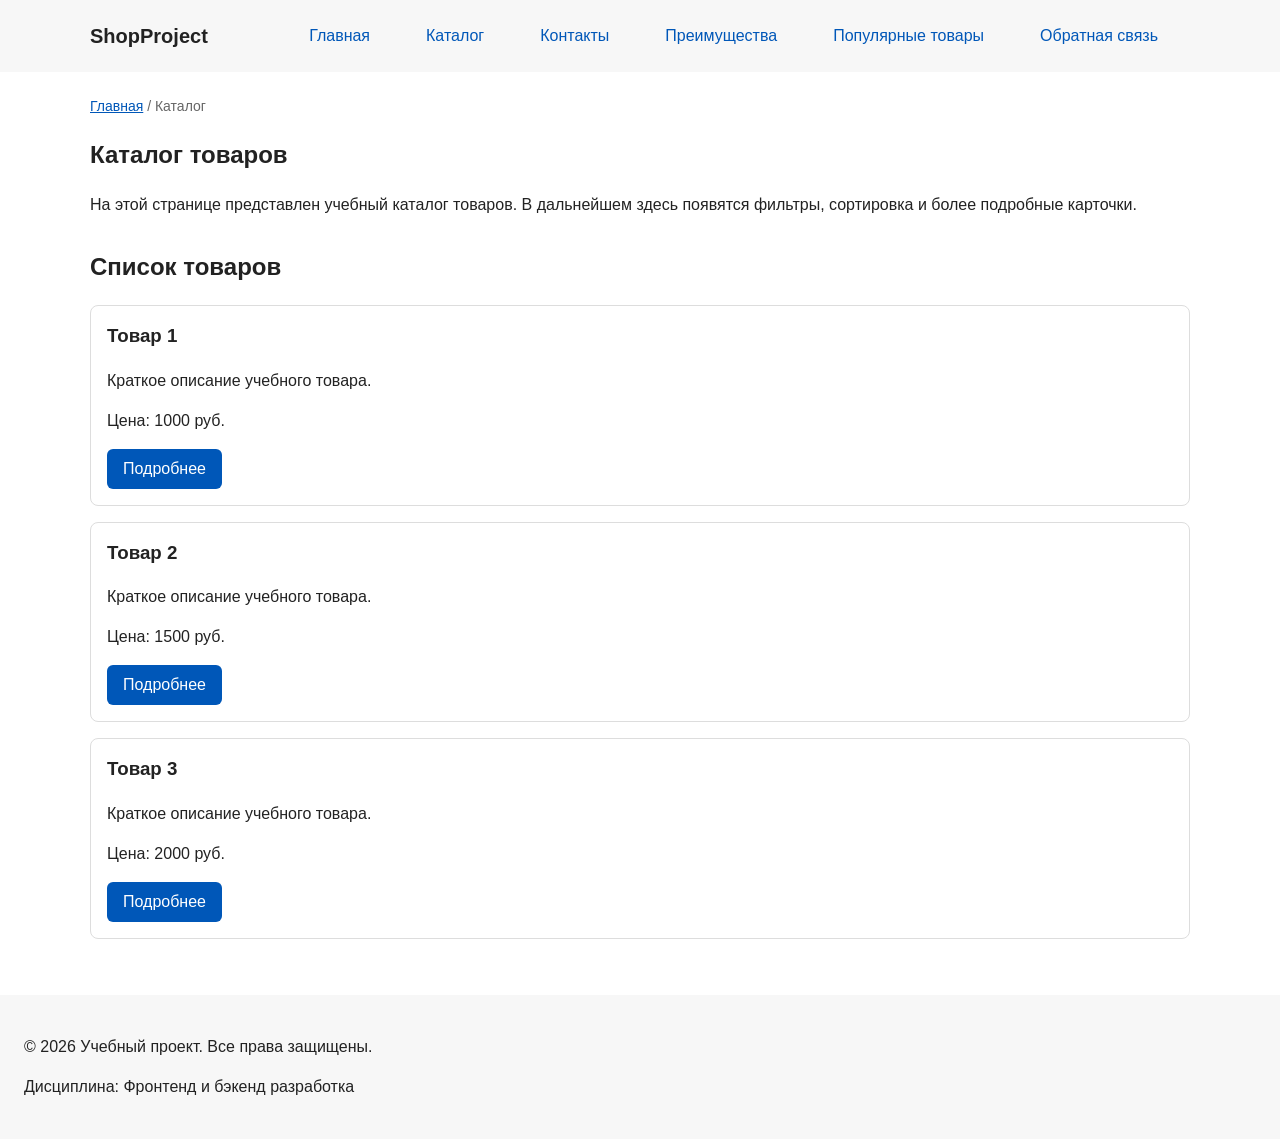
==== catalog.html @ feedf79c "добавил мульти страничную навигацию и якоря" ====
<!DOCTYPE html>
<html lang="ru">
<head>
  <meta charset="UTF-8">
  <meta name="viewport" content="width=device-width, initial-scale=1.0">
  <meta name="description" content="Каталог товаров учебного интернет-магазина.">
  <title>Каталог товаров – Учебный интернет-магазин</title>
  <link rel="stylesheet" href="css/style.css">
</head>
<body>
  <header class="site-header">
    <div class="header-container">
      <a class="site-logo" href="index.html">ShopProject</a>

      <nav class="site-nav" aria-label="Основная навигация">
        <ul class="site-nav__list">
          <li><a href="index.html">Главная</a></li>
          <li><a href="catalog.html">Каталог</a></li>
          <li><a href="contacts.html">Контакты</a></li>
          <li><a href="index.html#advantages">Преимущества</a></li>
          <li><a href="index.html#popular">Популярные товары</a></li>
          <li><a href="index.html#contacts">Обратная связь</a></li>
        </ul>
      </nav>
    </div>
  </header>

  <main>
    <nav class="breadcrumbs" aria-label="Хлебные крошки">
      <a href="index.html">Главная</a>
      <span>Каталог</span>
    </nav>

    <section class="section">
      <h1>Каталог товаров</h1>
      <p>
        На этой странице представлен учебный каталог товаров.
        В дальнейшем здесь появятся фильтры, сортировка и более подробные карточки.
      </p>
    </section>

    <section class="section">
      <h2>Список товаров</h2>

      <article class="product-card">
        <h3>Товар 1</h3>
        <p>Краткое описание учебного товара.</p>
        <p>Цена: 1000 руб.</p>
        <a class="button" href="index.html#popular">Подробнее</a>
      </article>

      <article class="product-card">
        <h3>Товар 2</h3>
        <p>Краткое описание учебного товара.</p>
        <p>Цена: 1500 руб.</p>
        <a class="button" href="index.html#popular">Подробнее</a>
      </article>

      <article class="product-card">
        <h3>Товар 3</h3>
        <p>Краткое описание учебного товара.</p>
        <p>Цена: 2000 руб.</p>
        <a class="button" href="index.html#popular">Подробнее</a>
      </article>
    </section>
  </main>

  <footer>
    <p>&copy; 2026 Учебный проект. Все права защищены.</p>
    <p>Дисциплина: Фронтенд и бэкенд разработка</p>
  </footer>

  <script src="js/main.js" defer></script>
</body>
</html>
---- css/style.css ----
/* ===================================
   1. Переменные проекта
   =================================== */
:root {
  /* Основные цвета */
  --color-bg: #ffffff;
  --color-text: #222222;
  --color-muted: #666666;
  --color-primary: #0057b8;
  --color-primary-dark: #003f86;
  --color-border: #dddddd;
  --color-surface: #f7f7f7;
  --color-surface-accent: #eef5ff;
  --color-danger: #b00020;
  --color-success: #168a2f;
  --color-success-bg: #eefaf0;
  --color-white: #ffffff;

  /* Отступы */
  --space-xs: 4px;
  --space-sm: 8px;
  --space-md: 16px;
  --space-lg: 24px;
  --space-xl: 32px;

  /* Скругления */
  --radius-sm: 6px;
  --radius-md: 8px;
  --radius-lg: 12px;

  /* Размеры */
  --container-width: 1100px;
}

/* ===================================
   2. Базовые стили
   =================================== */
* {
  box-sizing: border-box;
}

body {
  margin: 0;
  font-family: Arial, sans-serif;
  line-height: 1.5;
  color: var(--color-text);
  background-color: var(--color-bg);
}

/* ===================================
   3. Общие элементы интерфейса
   =================================== */
a {
  color: var(--color-primary);
}
a:hover {
  color: var(--color-primary-dark);
}
a:focus-visible {
  outline: 2px solid var(--color-primary);
  outline-offset: 3px;
}

.button {
  display: inline-block;
  padding: var(--space-sm) var(--space-md);
  color: var(--color-white);
  background-color: var(--color-primary);
  text-decoration: none;
  border: none;
  border-radius: var(--radius-sm);
  cursor: pointer;
  font: inherit;
}
.button:hover {
  background-color: var(--color-primary-dark);
}
.button:focus-visible {
  outline: 2px solid var(--color-primary);
  outline-offset: 3px;
}
.button:disabled {
  opacity: 0.6;
  cursor: not-allowed;
}

/* ===================================
   4. Компоненты страницы
   =================================== */
header,
main,
footer {
  padding: var(--space-lg);
}

header {
  background-color: var(--color-surface);
}

footer {
  background-color: var(--color-surface);
}

.site-nav a {
  color: var(--color-primary);
  text-decoration: none;
  margin-right: var(--space-md);
}

.hero {
  max-width: var(--container-width);
  margin: 0 auto var(--space-xl);
  padding: var(--space-xl) var(--space-lg);
  background-color: var(--color-surface-accent);
  border-radius: var(--radius-lg);
}

.section {
  max-width: var(--container-width);
  margin: 0 auto var(--space-xl);
}

.section h2 {
  margin-top: 0;
}

.product-card {
  margin-bottom: var(--space-md);
  padding: var(--space-md);
  border: 1px solid var(--color-border);
  border-radius: var(--radius-md);
  background-color: var(--color-bg);
  transition: border-color 0.2s ease;
}
.product-card:hover {
  border-color: var(--color-primary);
}
.product-card h3 {
  margin-top: 0;
}

.aside-info {
  max-width: var(--container-width);
  margin: 0 auto var(--space-xl);
  padding: var(--space-md);
  border-left: 4px solid var(--color-primary);
  background-color: var(--color-surface);
}

/* --- Шапка сайта --- */
.site-header {
  background-color: var(--color-surface);
  padding: var(--space-md) var(--space-lg);
}

.header-container {
  max-width: var(--container-width);
  margin: 0 auto;
  display: flex;
  justify-content: space-between;
  align-items: center;
  gap: var(--space-lg);
}

.site-logo {
  font-size: 1.25rem;
  font-weight: 700;
  color: var(--color-text);
  text-decoration: none;
  white-space: nowrap;
}

.site-nav__list {
  display: flex;
  align-items: center;
  gap: var(--space-sm);
  margin: 0;
  padding: 0;
  list-style: none;
}

.site-nav__list a {
  display: inline-block;
  padding: var(--space-sm) var(--space-md);
  color: var(--color-primary);
  text-decoration: none;
  border-radius: var(--radius-sm);
  transition: background-color 0.2s ease, color 0.2s ease;
}

.site-nav__list a:hover {
  background-color: var(--color-primary);
  color: var(--color-white);
}

.site-nav__list a:focus-visible {
  outline: 2px solid var(--color-primary);
  outline-offset: 3px;
}

/* ===================================
   5. Форма и модальное окно
   =================================== */
.order-dialog {
  width: min(100% - 32px, 560px);
  padding: var(--space-lg);
  border: none;
  border-radius: var(--radius-lg);
}
.order-dialog::backdrop {
  background-color: rgba(0, 0, 0, 0.5);
}

.form-field {
  margin-bottom: var(--space-md);
}
.form-field label {
  display: block;
  margin-bottom: var(--space-xs);
}
.form-field input,
.form-field select,
.form-field textarea {
  width: 100%;
  padding: 10px 12px;
  border: 1px solid var(--color-border);
  border-radius: var(--radius-sm);
  font: inherit;
}
.form-field input[type="checkbox"] {
  width: auto;
}
.form-field small {
  display: block;
  margin-top: var(--space-xs);
  color: var(--color-muted);
}

/* Состояния полей формы */
.form-field input:hover,
.form-field select:hover,
.form-field textarea:hover {
  border-color: var(--color-primary);
}

.form-field input:focus-visible,
.form-field select:focus-visible,
.form-field textarea:focus-visible,
.form-actions button:focus-visible {
  outline: 2px solid var(--color-primary);
  outline-offset: 3px;
}

[aria-invalid="true"] {
  border-color: var(--color-danger);
}

.form-actions {
  display: flex;
  gap: var(--space-sm);
  margin-top: var(--space-lg);
}

/* Сообщение об успехе */
.success-message {
  max-width: var(--container-width);
  margin: var(--space-lg) auto;
  padding: var(--space-md);
  border-left: 4px solid var(--color-success);
  background-color: var(--color-success-bg);
}

/* ===================================
   Навигация: хлебные крошки и якоря
   =================================== */

html {
  scroll-behavior: smooth;
}

.breadcrumbs {
  max-width: var(--container-width);
  margin: 0 auto var(--space-md);
  font-size: 14px;
  color: var(--color-muted);
}

.breadcrumbs a {
  color: var(--color-primary);
}

.breadcrumbs span::before {
  content: " / ";
  color: var(--color-muted);
}

:target {
  outline: 2px dashed var(--color-primary);
  outline-offset: 4px;
}
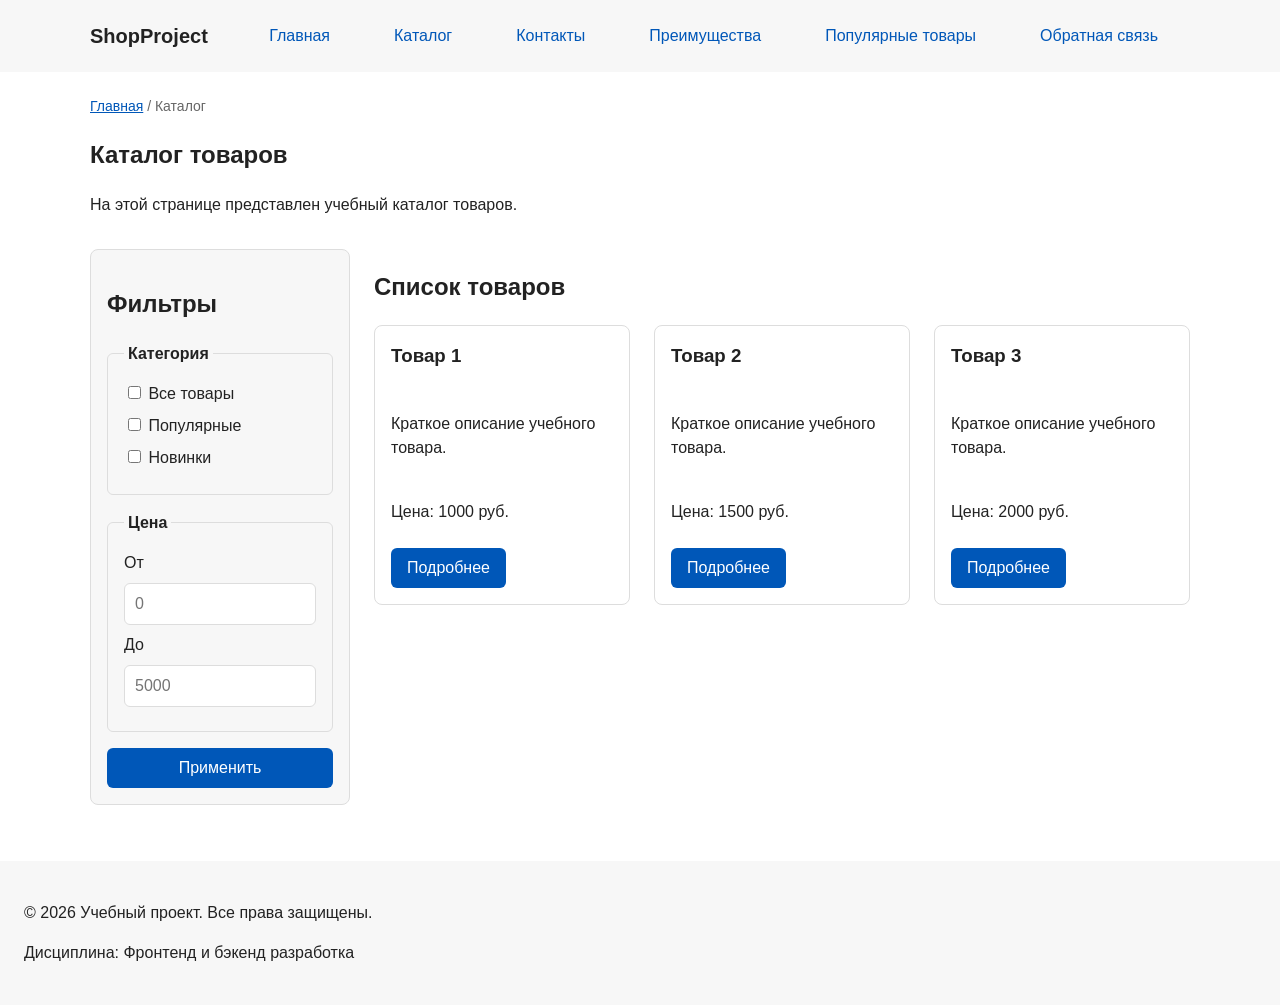
==== commit 99dea2ff: "feat: add flex navigation and grid catalog layout" ====
--- a/catalog.html
+++ b/catalog.html
@@ -27,43 +27,81 @@
 
   <main>
     <nav class="breadcrumbs" aria-label="Хлебные крошки">
-      <a href="index.html">Главная</a>
-      <span>Каталог</span>
+        <a href="index.html">Главная</a>
+        <span>Каталог</span>
     </nav>
 
     <section class="section">
-      <h1>Каталог товаров</h1>
-      <p>
-        На этой странице представлен учебный каталог товаров.
-        В дальнейшем здесь появятся фильтры, сортировка и более подробные карточки.
-      </p>
+        <h1>Каталог товаров</h1>
+        <p>На этой странице представлен учебный каталог товаров.</p>
     </section>
 
-    <section class="section">
-      <h2>Список товаров</h2>
+    <section class="catalog-layout">
+        <aside class="catalog-filters">
+        <h2>Фильтры</h2>
 
-      <article class="product-card">
-        <h3>Товар 1</h3>
-        <p>Краткое описание учебного товара.</p>
-        <p>Цена: 1000 руб.</p>
-        <a class="button" href="index.html#popular">Подробнее</a>
-      </article>
+        <form class="filters-form" action="#" method="get">
+            <fieldset>
+            <legend>Категория</legend>
 
-      <article class="product-card">
-        <h3>Товар 2</h3>
-        <p>Краткое описание учебного товара.</p>
-        <p>Цена: 1500 руб.</p>
-        <a class="button" href="index.html#popular">Подробнее</a>
-      </article>
+            <label>
+                <input type="checkbox" name="category" value="all">
+                Все товары
+            </label>
 
-      <article class="product-card">
-        <h3>Товар 3</h3>
-        <p>Краткое описание учебного товара.</p>
-        <p>Цена: 2000 руб.</p>
-        <a class="button" href="index.html#popular">Подробнее</a>
-      </article>
+            <label>
+                <input type="checkbox" name="category" value="popular">
+                Популярные
+            </label>
+
+            <label>
+                <input type="checkbox" name="category" value="new">
+                Новинки
+            </label>
+            </fieldset>
+
+            <fieldset>
+            <legend>Цена</legend>
+
+            <label for="price-from">От</label>
+            <input id="price-from" name="price-from" type="number" min="0" placeholder="0">
+
+            <label for="price-to">До</label>
+            <input id="price-to" name="price-to" type="number" min="0" placeholder="5000">
+            </fieldset>
+
+            <button class="button" type="submit">Применить</button>
+        </form>
+        </aside>
+
+        <section class="catalog-products">
+        <h2>Список товаров</h2>
+
+        <div class="products-grid">
+            <article class="product-card">
+            <h3>Товар 1</h3>
+            <p>Краткое описание учебного товара.</p>
+            <p>Цена: 1000 руб.</p>
+            <a class="button product-card__button" href="index.html#popular">Подробнее</a>
+            </article>
+
+            <article class="product-card">
+            <h3>Товар 2</h3>
+            <p>Краткое описание учебного товара.</p>
+            <p>Цена: 1500 руб.</p>
+            <a class="button product-card__button" href="index.html#popular">Подробнее</a>
+            </article>
+
+            <article class="product-card">
+            <h3>Товар 3</h3>
+            <p>Краткое описание учебного товара.</p>
+            <p>Цена: 2000 руб.</p>
+            <a class="button product-card__button" href="index.html#popular">Подробнее</a>
+            </article>
+        </div>
+        </section>
     </section>
-  </main>
+    </main>
 
   <footer>
     <p>&copy; 2026 Учебный проект. Все права защищены.</p>
--- a/css/style.css
+++ b/css/style.css
@@ -172,10 +172,12 @@
 
 .site-nav__list {
   display: flex;
+  flex-wrap: wrap;
+  justify-content: center;
   align-items: center;
-  gap: var(--space-sm);
+  gap: var(--space-md);
+  padding: 0;
   margin: 0;
-  padding: 0;
   list-style: none;
 }
 
@@ -189,8 +191,8 @@
 }
 
 .site-nav__list a:hover {
+  color: var(--color-white);
   background-color: var(--color-primary);
-  color: var(--color-white);
 }
 
 .site-nav__list a:focus-visible {
@@ -297,4 +299,89 @@
 :target {
   outline: 2px dashed var(--color-primary);
   outline-offset: 4px;
+}
+
+/* ===================================
+   Flexbox: карточки товаров и Grid-сетка
+   =================================== */
+
+.products-grid {
+  display: grid;
+  grid-template-columns: repeat(3, 1fr);
+  gap: var(--space-lg);
+}
+
+.product-card {
+  display: flex;
+  flex-direction: column;
+  gap: var(--space-sm);
+  margin-bottom: 0;
+  padding: var(--space-md);
+  border: 1px solid var(--color-border);
+  border-radius: var(--radius-md);
+  background-color: var(--color-bg);
+}
+
+.product-card .button,
+.product-card .product-card__button {
+  margin-top: auto;
+  align-self: flex-start;
+}
+
+/* ===================================
+   Каталог: Grid «фильтры + товары»
+   =================================== */
+
+.catalog-layout {
+  max-width: var(--container-width);
+  margin: 0 auto var(--space-xl);
+  display: grid;
+  grid-template-columns: 260px 1fr;
+  grid-template-areas: "filters products";
+  gap: var(--space-lg);
+}
+
+.catalog-filters {
+  grid-area: filters;
+  padding: var(--space-md);
+  border: 1px solid var(--color-border);
+  border-radius: var(--radius-md);
+  background-color: var(--color-surface);
+}
+
+.catalog-products {
+  grid-area: products;
+}
+
+/* Форма фильтров */
+
+.filters-form {
+  display: grid;
+  gap: var(--space-md);
+}
+
+.filters-form fieldset {
+  margin: 0;
+  padding: var(--space-md);
+  border: 1px solid var(--color-border);
+  border-radius: var(--radius-sm);
+}
+
+.filters-form legend {
+  font-weight: 700;
+  padding: 0 var(--space-xs);
+}
+
+.filters-form label {
+  display: block;
+  margin-bottom: var(--space-sm);
+}
+
+.filters-form input[type="number"] {
+  width: 100%;
+  padding: 8px 10px;
+  border: 1px solid var(--color-border);
+  border-radius: var(--radius-sm);
+  font: inherit;
+  margin-bottom: var(--space-sm);
 }
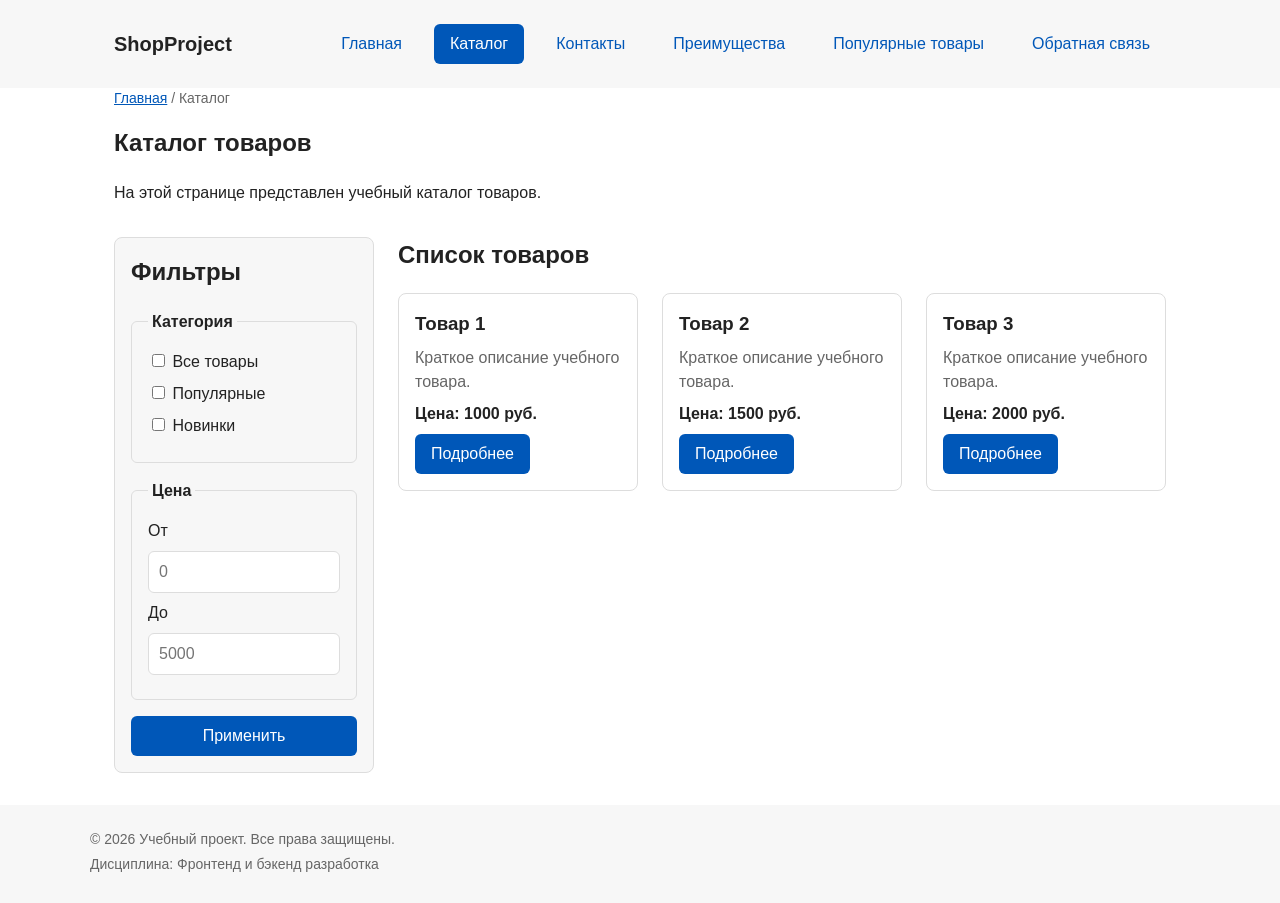
==== commit 827c09f1: "refactor: apply BEM naming to CSS classes" ====
--- a/catalog.html
+++ b/catalog.html
@@ -9,17 +9,29 @@
 </head>
 <body>
   <header class="site-header">
-    <div class="header-container">
-      <a class="site-logo" href="index.html">ShopProject</a>
+    <div class="site-header__inner">
+      <a class="site-header__logo" href="index.html">ShopProject</a>
 
       <nav class="site-nav" aria-label="Основная навигация">
         <ul class="site-nav__list">
-          <li><a href="index.html">Главная</a></li>
-          <li><a href="catalog.html">Каталог</a></li>
-          <li><a href="contacts.html">Контакты</a></li>
-          <li><a href="index.html#advantages">Преимущества</a></li>
-          <li><a href="index.html#popular">Популярные товары</a></li>
-          <li><a href="index.html#contacts">Обратная связь</a></li>
+          <li class="site-nav__item">
+            <a class="site-nav__link" href="index.html">Главная</a>
+          </li>
+          <li class="site-nav__item">
+            <a class="site-nav__link site-nav__link--active" href="catalog.html">Каталог</a>
+          </li>
+          <li class="site-nav__item">
+            <a class="site-nav__link" href="contacts.html">Контакты</a>
+          </li>
+          <li class="site-nav__item">
+            <a class="site-nav__link" href="index.html#advantages">Преимущества</a>
+          </li>
+          <li class="site-nav__item">
+            <a class="site-nav__link" href="index.html#popular">Популярные товары</a>
+          </li>
+          <li class="site-nav__item">
+            <a class="site-nav__link" href="index.html#contacts">Обратная связь</a>
+          </li>
         </ul>
       </nav>
     </div>
@@ -27,85 +39,85 @@
 
   <main>
     <nav class="breadcrumbs" aria-label="Хлебные крошки">
-        <a href="index.html">Главная</a>
-        <span>Каталог</span>
+      <a class="breadcrumbs__link" href="index.html">Главная</a>
+      <span class="breadcrumbs__current">Каталог</span>
     </nav>
 
     <section class="section">
-        <h1>Каталог товаров</h1>
-        <p>На этой странице представлен учебный каталог товаров.</p>
+      <h1 class="section__title">Каталог товаров</h1>
+      <p class="section__text">На этой странице представлен учебный каталог товаров.</p>
     </section>
 
     <section class="catalog-layout">
-        <aside class="catalog-filters">
-        <h2>Фильтры</h2>
+      <aside class="catalog-filters">
+        <h2 class="catalog-filters__title">Фильтры</h2>
 
         <form class="filters-form" action="#" method="get">
-            <fieldset>
-            <legend>Категория</legend>
+          <fieldset class="filters-form__group">
+            <legend class="filters-form__legend">Категория</legend>
 
-            <label>
-                <input type="checkbox" name="category" value="all">
-                Все товары
+            <label class="filters-form__label">
+              <input type="checkbox" name="category" value="all">
+              Все товары
             </label>
 
-            <label>
-                <input type="checkbox" name="category" value="popular">
-                Популярные
+            <label class="filters-form__label">
+              <input type="checkbox" name="category" value="popular">
+              Популярные
             </label>
 
-            <label>
-                <input type="checkbox" name="category" value="new">
-                Новинки
+            <label class="filters-form__label">
+              <input type="checkbox" name="category" value="new">
+              Новинки
             </label>
-            </fieldset>
+          </fieldset>
 
-            <fieldset>
-            <legend>Цена</legend>
+          <fieldset class="filters-form__group">
+            <legend class="filters-form__legend">Цена</legend>
 
-            <label for="price-from">От</label>
-            <input id="price-from" name="price-from" type="number" min="0" placeholder="0">
+            <label class="filters-form__label" for="price-from">От</label>
+            <input class="filters-form__input" id="price-from" name="price-from" type="number" min="0" placeholder="0">
 
-            <label for="price-to">До</label>
-            <input id="price-to" name="price-to" type="number" min="0" placeholder="5000">
-            </fieldset>
+            <label class="filters-form__label" for="price-to">До</label>
+            <input class="filters-form__input" id="price-to" name="price-to" type="number" min="0" placeholder="5000">
+          </fieldset>
 
-            <button class="button" type="submit">Применить</button>
+          <button class="button button--primary" type="submit">Применить</button>
         </form>
-        </aside>
+      </aside>
 
-        <section class="catalog-products">
-        <h2>Список товаров</h2>
+      <section class="catalog-products">
+        <h2 class="catalog-products__title">Список товаров</h2>
 
         <div class="products-grid">
-            <article class="product-card">
-            <h3>Товар 1</h3>
-            <p>Краткое описание учебного товара.</p>
-            <p>Цена: 1000 руб.</p>
-            <a class="button product-card__button" href="index.html#popular">Подробнее</a>
-            </article>
+          <article class="product-card">
+            <h3 class="product-card__title">Товар 1</h3>
+            <p class="product-card__description">Краткое описание учебного товара.</p>
+            <p class="product-card__price">Цена: 1000 руб.</p>
+            <a class="button button--primary product-card__button" href="index.html#popular">Подробнее</a>
+          </article>
 
-            <article class="product-card">
-            <h3>Товар 2</h3>
-            <p>Краткое описание учебного товара.</p>
-            <p>Цена: 1500 руб.</p>
-            <a class="button product-card__button" href="index.html#popular">Подробнее</a>
-            </article>
+          <article class="product-card">
+            <h3 class="product-card__title">Товар 2</h3>
+            <p class="product-card__description">Краткое описание учебного товара.</p>
+            <p class="product-card__price">Цена: 1500 руб.</p>
+            <a class="button button--primary product-card__button" href="index.html#popular">Подробнее</a>
+          </article>
 
-            <article class="product-card">
-            <h3>Товар 3</h3>
-            <p>Краткое описание учебного товара.</p>
-            <p>Цена: 2000 руб.</p>
-            <a class="button product-card__button" href="index.html#popular">Подробнее</a>
-            </article>
+          <article class="product-card">
+            <h3 class="product-card__title">Товар 3</h3>
+            <p class="product-card__description">Краткое описание учебного товара.</p>
+            <p class="product-card__price">Цена: 2000 руб.</p>
+            <a class="button button--primary product-card__button" href="index.html#popular">Подробнее</a>
+          </article>
         </div>
-        </section>
+      </section>
     </section>
-    </main>
+  </main>
 
-  <footer>
-    <p>&copy; 2026 Учебный проект. Все права защищены.</p>
-    <p>Дисциплина: Фронтенд и бэкенд разработка</p>
+  <footer class="site-footer">
+    <p class="site-footer__text">&copy; 2026 Учебный проект. Все права защищены.</p>
+    <p class="site-footer__text">Дисциплина: Фронтенд и бэкенд разработка</p>
   </footer>
 
   <script src="js/main.js" defer></script>
--- a/css/style.css
+++ b/css/style.css
@@ -39,6 +39,10 @@
   box-sizing: border-box;
 }
 
+html {
+  scroll-behavior: smooth;
+}
+
 body {
   margin: 0;
   font-family: Arial, sans-serif;
@@ -47,9 +51,16 @@
   background-color: var(--color-bg);
 }
 
+:target {
+  outline: 2px dashed var(--color-primary);
+  outline-offset: 4px;
+}
+
 /* ===================================
    3. Общие элементы интерфейса
    =================================== */
+
+/* --- Ссылки --- */
 a {
   color: var(--color-primary);
 }
@@ -61,25 +72,43 @@
   outline-offset: 3px;
 }
 
+/* --- Кнопки (блок button + модификаторы) --- */
 .button {
   display: inline-block;
   padding: var(--space-sm) var(--space-md);
+  border: none;
+  border-radius: var(--radius-sm);
+  font: inherit;
+  text-decoration: none;
+  cursor: pointer;
+  transition: background-color 0.2s ease, color 0.2s ease;
+}
+
+.button--primary {
   color: var(--color-white);
   background-color: var(--color-primary);
-  text-decoration: none;
-  border: none;
-  border-radius: var(--radius-sm);
-  cursor: pointer;
-  font: inherit;
-}
-.button:hover {
+}
+.button--primary:hover {
   background-color: var(--color-primary-dark);
 }
+
+.button--secondary {
+  color: var(--color-primary);
+  background-color: transparent;
+  border: 1px solid var(--color-primary);
+}
+.button--secondary:hover {
+  color: var(--color-white);
+  background-color: var(--color-primary);
+}
+
 .button:focus-visible {
   outline: 2px solid var(--color-primary);
   outline-offset: 3px;
 }
-.button:disabled {
+
+.button:disabled,
+.button--disabled {
   opacity: 0.6;
   cursor: not-allowed;
 }
@@ -87,82 +116,23 @@
 /* ===================================
    4. Компоненты страницы
    =================================== */
-header,
-main,
-footer {
-  padding: var(--space-lg);
-}
-
-header {
-  background-color: var(--color-surface);
-}
-
-footer {
-  background-color: var(--color-surface);
-}
-
-.site-nav a {
-  color: var(--color-primary);
-  text-decoration: none;
-  margin-right: var(--space-md);
-}
-
-.hero {
-  max-width: var(--container-width);
-  margin: 0 auto var(--space-xl);
-  padding: var(--space-xl) var(--space-lg);
-  background-color: var(--color-surface-accent);
-  border-radius: var(--radius-lg);
-}
-
-.section {
-  max-width: var(--container-width);
-  margin: 0 auto var(--space-xl);
-}
-
-.section h2 {
-  margin-top: 0;
-}
-
-.product-card {
-  margin-bottom: var(--space-md);
-  padding: var(--space-md);
-  border: 1px solid var(--color-border);
-  border-radius: var(--radius-md);
-  background-color: var(--color-bg);
-  transition: border-color 0.2s ease;
-}
-.product-card:hover {
-  border-color: var(--color-primary);
-}
-.product-card h3 {
-  margin-top: 0;
-}
-
-.aside-info {
-  max-width: var(--container-width);
-  margin: 0 auto var(--space-xl);
-  padding: var(--space-md);
-  border-left: 4px solid var(--color-primary);
-  background-color: var(--color-surface);
-}
 
 /* --- Шапка сайта --- */
 .site-header {
   background-color: var(--color-surface);
-  padding: var(--space-md) var(--space-lg);
-}
-
-.header-container {
+}
+
+.site-header__inner {
   max-width: var(--container-width);
   margin: 0 auto;
+  padding: var(--space-lg);
   display: flex;
   justify-content: space-between;
   align-items: center;
   gap: var(--space-lg);
 }
 
-.site-logo {
+.site-header__logo {
   font-size: 1.25rem;
   font-weight: 700;
   color: var(--color-text);
@@ -170,6 +140,7 @@
   white-space: nowrap;
 }
 
+/* --- Навигация --- */
 .site-nav__list {
   display: flex;
   flex-wrap: wrap;
@@ -181,7 +152,11 @@
   list-style: none;
 }
 
-.site-nav__list a {
+.site-nav__item {
+  /* место под будущее */
+}
+
+.site-nav__link {
   display: inline-block;
   padding: var(--space-sm) var(--space-md);
   color: var(--color-primary);
@@ -190,14 +165,221 @@
   transition: background-color 0.2s ease, color 0.2s ease;
 }
 
-.site-nav__list a:hover {
+.site-nav__link:hover {
   color: var(--color-white);
   background-color: var(--color-primary);
 }
 
-.site-nav__list a:focus-visible {
+.site-nav__link:focus-visible {
   outline: 2px solid var(--color-primary);
   outline-offset: 3px;
+}
+
+.site-nav__link--active {
+  color: var(--color-white);
+  background-color: var(--color-primary);
+}
+
+/* --- Hero --- */
+.hero {
+  max-width: var(--container-width);
+  margin: 0 auto var(--space-xl);
+  padding: var(--space-xl) var(--space-lg);
+  background-color: var(--color-surface-accent);
+  border-radius: var(--radius-lg);
+}
+
+.hero__title {
+  margin-top: 0;
+}
+
+.hero__text {
+  margin-bottom: 0;
+}
+
+/* --- Секции --- */
+.section {
+  max-width: var(--container-width);
+  margin: 0 auto var(--space-xl);
+  padding: 0 var(--space-lg);
+}
+
+.section__title {
+  margin-top: 0;
+}
+
+.section__text {
+  margin-bottom: var(--space-md);
+}
+
+.section__list {
+  padding-left: var(--space-lg);
+}
+
+/* --- Сетка товаров --- */
+.products-grid {
+  display: grid;
+  grid-template-columns: repeat(3, 1fr);
+  gap: var(--space-lg);
+}
+
+/* --- Карточка товара --- */
+.product-card {
+  display: flex;
+  flex-direction: column;
+  gap: var(--space-sm);
+  padding: var(--space-md);
+  border: 1px solid var(--color-border);
+  border-radius: var(--radius-md);
+  background-color: var(--color-bg);
+  transition: border-color 0.2s ease;
+}
+
+.product-card:hover {
+  border-color: var(--color-primary);
+}
+
+.product-card--featured {
+  border-color: var(--color-primary);
+}
+
+.product-card--discount {
+  border-color: var(--color-danger);
+}
+
+.product-card__title {
+  margin: 0;
+  color: var(--color-text);
+}
+
+.product-card__description {
+  margin: 0;
+  color: var(--color-muted);
+}
+
+.product-card__price {
+  margin: 0;
+  font-weight: 700;
+}
+
+.product-card--discount .product-card__price {
+  color: var(--color-danger);
+}
+
+.product-card__button {
+  margin-top: auto;
+  align-self: flex-start;
+}
+
+/* --- Aside --- */
+.aside-info {
+  max-width: var(--container-width);
+  margin: 0 auto var(--space-xl);
+  padding: var(--space-md);
+  border-left: 4px solid var(--color-primary);
+  background-color: var(--color-surface);
+}
+
+.aside-info__title {
+  margin-top: 0;
+}
+
+.aside-info__text {
+  margin-bottom: 0;
+}
+
+/* --- Хлебные крошки --- */
+.breadcrumbs {
+  max-width: var(--container-width);
+  margin: 0 auto var(--space-md);
+  padding: 0 var(--space-lg);
+  font-size: 14px;
+  color: var(--color-muted);
+}
+
+.breadcrumbs__link {
+  color: var(--color-primary);
+}
+
+.breadcrumbs__current::before {
+  content: " / ";
+  color: var(--color-muted);
+}
+
+/* --- Каталог --- */
+.catalog-layout {
+  max-width: var(--container-width);
+  margin: 0 auto var(--space-xl);
+  padding: 0 var(--space-lg);
+  display: grid;
+  grid-template-columns: 260px 1fr;
+  grid-template-areas: "filters products";
+  gap: var(--space-lg);
+}
+
+.catalog-filters {
+  grid-area: filters;
+  padding: var(--space-md);
+  border: 1px solid var(--color-border);
+  border-radius: var(--radius-md);
+  background-color: var(--color-surface);
+}
+
+.catalog-filters__title {
+  margin-top: 0;
+}
+
+.catalog-products {
+  grid-area: products;
+}
+
+.catalog-products__title {
+  margin-top: 0;
+}
+
+/* --- Форма фильтров --- */
+.filters-form {
+  display: grid;
+  gap: var(--space-md);
+}
+
+.filters-form__group {
+  margin: 0;
+  padding: var(--space-md);
+  border: 1px solid var(--color-border);
+  border-radius: var(--radius-sm);
+}
+
+.filters-form__legend {
+  font-weight: 700;
+  padding: 0 var(--space-xs);
+}
+
+.filters-form__label {
+  display: block;
+  margin-bottom: var(--space-sm);
+}
+
+.filters-form__input {
+  width: 100%;
+  padding: 8px 10px;
+  border: 1px solid var(--color-border);
+  border-radius: var(--radius-sm);
+  font: inherit;
+  margin-bottom: var(--space-sm);
+}
+
+/* --- Подвал --- */
+.site-footer {
+  padding: var(--space-lg);
+  background-color: var(--color-surface);
+}
+
+.site-footer__text {
+  max-width: var(--container-width);
+  margin: 0 auto var(--space-xs);
+  color: var(--color-muted);
+  font-size: 14px;
 }
 
 /* ===================================
@@ -209,46 +391,62 @@
   border: none;
   border-radius: var(--radius-lg);
 }
+
 .order-dialog::backdrop {
   background-color: rgba(0, 0, 0, 0.5);
 }
 
-.form-field {
+.order-dialog__title {
+  margin-top: 0;
+}
+
+/* --- Форма заявки --- */
+.order-form__field {
   margin-bottom: var(--space-md);
 }
-.form-field label {
+
+.order-form__label {
   display: block;
   margin-bottom: var(--space-xs);
 }
-.form-field input,
-.form-field select,
-.form-field textarea {
+
+.order-form__label--checkbox {
+  display: flex;
+  align-items: center;
+  gap: var(--space-sm);
+  cursor: pointer;
+}
+
+.order-form__input,
+.order-form__select,
+.order-form__textarea {
   width: 100%;
   padding: 10px 12px;
   border: 1px solid var(--color-border);
   border-radius: var(--radius-sm);
   font: inherit;
 }
-.form-field input[type="checkbox"] {
+
+.order-form__checkbox {
   width: auto;
 }
-.form-field small {
+
+.order-form__hint {
   display: block;
   margin-top: var(--space-xs);
   color: var(--color-muted);
 }
 
-/* Состояния полей формы */
-.form-field input:hover,
-.form-field select:hover,
-.form-field textarea:hover {
+.order-form__input:hover,
+.order-form__select:hover,
+.order-form__textarea:hover {
   border-color: var(--color-primary);
 }
 
-.form-field input:focus-visible,
-.form-field select:focus-visible,
-.form-field textarea:focus-visible,
-.form-actions button:focus-visible {
+.order-form__input:focus-visible,
+.order-form__select:focus-visible,
+.order-form__textarea:focus-visible,
+.order-form__actions .button:focus-visible {
   outline: 2px solid var(--color-primary);
   outline-offset: 3px;
 }
@@ -257,131 +455,18 @@
   border-color: var(--color-danger);
 }
 
-.form-actions {
+.order-form__actions {
   display: flex;
-  gap: var(--space-sm);
+  gap: var(--space-md);
   margin-top: var(--space-lg);
-}
-
-/* Сообщение об успехе */
+  justify-content: flex-end;
+}
+
+/* --- Сообщение об успехе --- */
 .success-message {
   max-width: var(--container-width);
   margin: var(--space-lg) auto;
   padding: var(--space-md);
   border-left: 4px solid var(--color-success);
   background-color: var(--color-success-bg);
-}
-
-/* ===================================
-   Навигация: хлебные крошки и якоря
-   =================================== */
-
-html {
-  scroll-behavior: smooth;
-}
-
-.breadcrumbs {
-  max-width: var(--container-width);
-  margin: 0 auto var(--space-md);
-  font-size: 14px;
-  color: var(--color-muted);
-}
-
-.breadcrumbs a {
-  color: var(--color-primary);
-}
-
-.breadcrumbs span::before {
-  content: " / ";
-  color: var(--color-muted);
-}
-
-:target {
-  outline: 2px dashed var(--color-primary);
-  outline-offset: 4px;
-}
-
-/* ===================================
-   Flexbox: карточки товаров и Grid-сетка
-   =================================== */
-
-.products-grid {
-  display: grid;
-  grid-template-columns: repeat(3, 1fr);
-  gap: var(--space-lg);
-}
-
-.product-card {
-  display: flex;
-  flex-direction: column;
-  gap: var(--space-sm);
-  margin-bottom: 0;
-  padding: var(--space-md);
-  border: 1px solid var(--color-border);
-  border-radius: var(--radius-md);
-  background-color: var(--color-bg);
-}
-
-.product-card .button,
-.product-card .product-card__button {
-  margin-top: auto;
-  align-self: flex-start;
-}
-
-/* ===================================
-   Каталог: Grid «фильтры + товары»
-   =================================== */
-
-.catalog-layout {
-  max-width: var(--container-width);
-  margin: 0 auto var(--space-xl);
-  display: grid;
-  grid-template-columns: 260px 1fr;
-  grid-template-areas: "filters products";
-  gap: var(--space-lg);
-}
-
-.catalog-filters {
-  grid-area: filters;
-  padding: var(--space-md);
-  border: 1px solid var(--color-border);
-  border-radius: var(--radius-md);
-  background-color: var(--color-surface);
-}
-
-.catalog-products {
-  grid-area: products;
-}
-
-/* Форма фильтров */
-
-.filters-form {
-  display: grid;
-  gap: var(--space-md);
-}
-
-.filters-form fieldset {
-  margin: 0;
-  padding: var(--space-md);
-  border: 1px solid var(--color-border);
-  border-radius: var(--radius-sm);
-}
-
-.filters-form legend {
-  font-weight: 700;
-  padding: 0 var(--space-xs);
-}
-
-.filters-form label {
-  display: block;
-  margin-bottom: var(--space-sm);
-}
-
-.filters-form input[type="number"] {
-  width: 100%;
-  padding: 8px 10px;
-  border: 1px solid var(--color-border);
-  border-radius: var(--radius-sm);
-  font: inherit;
-  margin-bottom: var(--space-sm);
 }
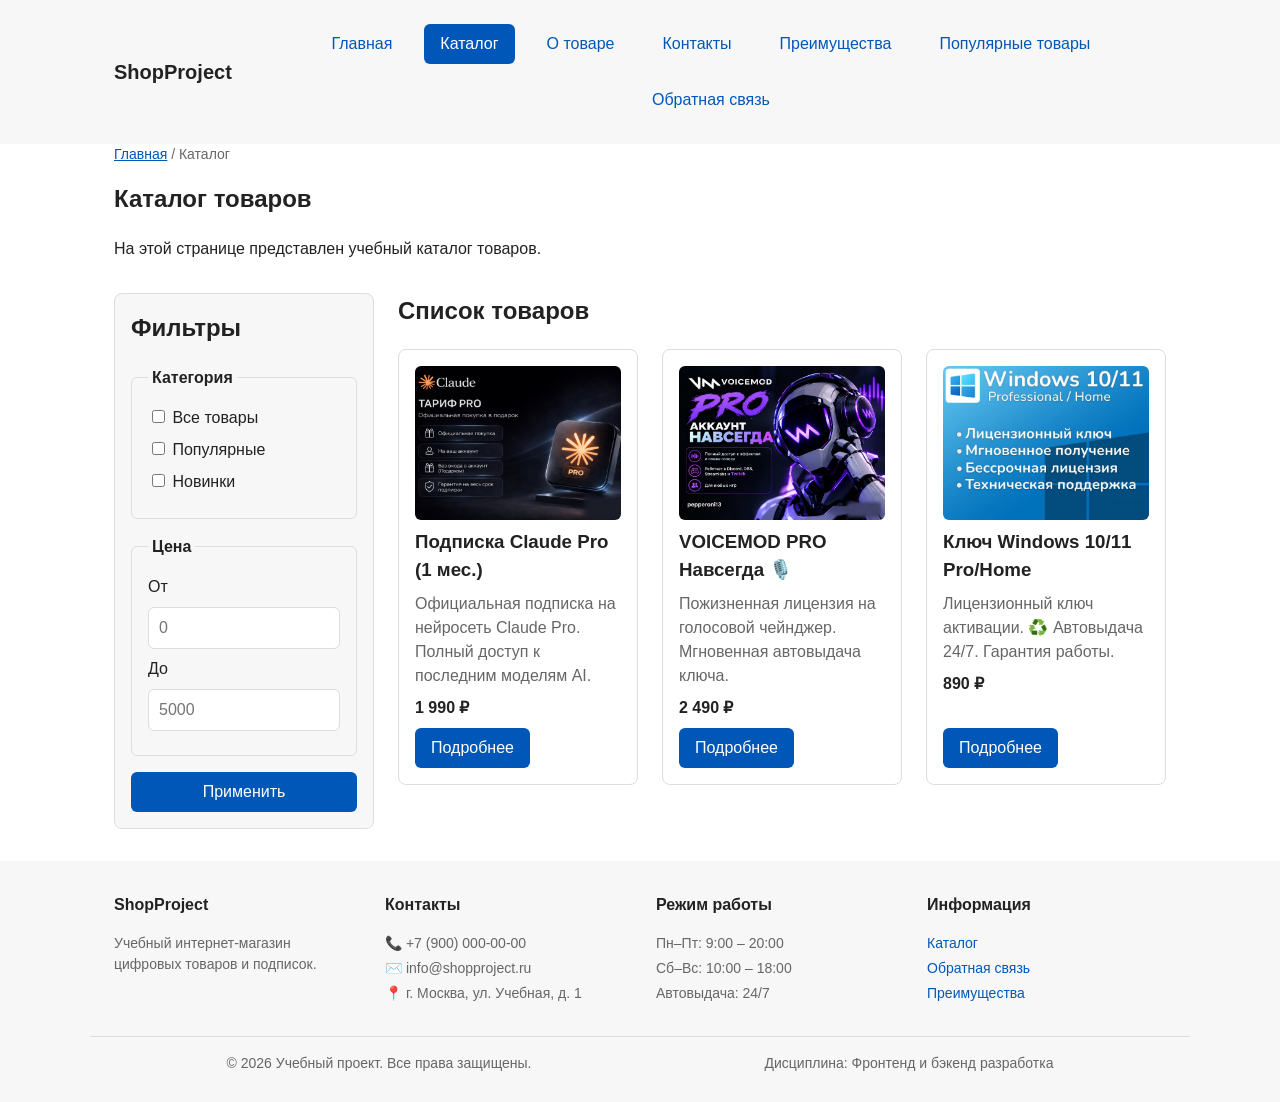
==== commit f06cbb9f: "New windows, updated product cards, updated interface." ====
--- a/catalog.html
+++ b/catalog.html
@@ -12,13 +12,15 @@
     <div class="site-header__inner">
       <a class="site-header__logo" href="index.html">ShopProject</a>
 
-      <nav class="site-nav" aria-label="Основная навигация">
         <ul class="site-nav__list">
           <li class="site-nav__item">
             <a class="site-nav__link" href="index.html">Главная</a>
           </li>
           <li class="site-nav__item">
             <a class="site-nav__link site-nav__link--active" href="catalog.html">Каталог</a>
+          </li>
+          <li class="site-nav__item">
+            <a class="site-nav__link" href="product.html?id=1">О товаре</a>
           </li>
           <li class="site-nav__item">
             <a class="site-nav__link" href="contacts.html">Контакты</a>
@@ -89,35 +91,70 @@
       <section class="catalog-products">
         <h2 class="catalog-products__title">Список товаров</h2>
 
-        <div class="products-grid">
+         <div class="products-grid">
           <article class="product-card">
-            <h3 class="product-card__title">Товар 1</h3>
-            <p class="product-card__description">Краткое описание учебного товара.</p>
-            <p class="product-card__price">Цена: 1000 руб.</p>
-            <a class="button button--primary product-card__button" href="index.html#popular">Подробнее</a>
+            <img class="product-card__image" src="images/product-1.jpg" alt="Логотип Claude Pro">
+            <h3 class="product-card__title">Подписка Claude Pro (1 мес.)</h3>
+            <p class="product-card__description">Официальная подписка на нейросеть Claude Pro. Полный доступ к последним моделям AI.</p>
+            <p class="product-card__price">1 990 ₽</p>
+            <a class="button button--primary product-card__button" href="product.html?id=1">Подробнее</a>
           </article>
 
           <article class="product-card">
-            <h3 class="product-card__title">Товар 2</h3>
-            <p class="product-card__description">Краткое описание учебного товара.</p>
-            <p class="product-card__price">Цена: 1500 руб.</p>
-            <a class="button button--primary product-card__button" href="index.html#popular">Подробнее</a>
+            <img class="product-card__image" src="images/product-2.jpg" alt="Логотип Voicemod Pro">
+            <h3 class="product-card__title">VOICEMOD PRO Навсегда 🎙️</h3>
+            <p class="product-card__description">Пожизненная лицензия на голосовой чейнджер. Мгновенная автовыдача ключа.</p>
+            <p class="product-card__price">2 490 ₽</p>
+            <a class="button button--primary product-card__button" href="product.html?id=2">Подробнее</a>
           </article>
 
           <article class="product-card">
-            <h3 class="product-card__title">Товар 3</h3>
-            <p class="product-card__description">Краткое описание учебного товара.</p>
-            <p class="product-card__price">Цена: 2000 руб.</p>
-            <a class="button button--primary product-card__button" href="index.html#popular">Подробнее</a>
+            <img class="product-card__image" src="images/product-3.jpg" alt="Коробка Windows 10/11">
+            <h3 class="product-card__title">Ключ Windows 10/11 Pro/Home</h3>
+            <p class="product-card__description">Лицензионный ключ активации. ♻️ Автовыдача 24/7. Гарантия работы.</p>
+            <p class="product-card__price">890 ₽</p>
+            <a class="button button--primary product-card__button" href="product.html?id=3">Подробнее</a>
           </article>
         </div>
       </section>
     </section>
   </main>
 
-  <footer class="site-footer">
-    <p class="site-footer__text">&copy; 2026 Учебный проект. Все права защищены.</p>
-    <p class="site-footer__text">Дисциплина: Фронтенд и бэкенд разработка</p>
+  <footer class="site-footer" id="contacts">
+    <div class="site-footer__inner">
+      <div class="site-footer__column">
+        <h3 class="site-footer__title">ShopProject</h3>
+        <p class="site-footer__text">Учебный интернет-магазин цифровых товаров и подписок.</p>
+      </div>
+      <div class="site-footer__column">
+        <h3 class="site-footer__title">Контакты</h3>
+        <ul class="site-footer__list">
+          <li>📞 +7 (900) 000-00-00</li>
+          <li>✉️ info@shopproject.ru</li>
+          <li>📍 г. Москва, ул. Учебная, д. 1</li>
+        </ul>
+      </div>
+      <div class="site-footer__column">
+        <h3 class="site-footer__title">Режим работы</h3>
+        <ul class="site-footer__list">
+          <li>Пн–Пт: 9:00 – 20:00</li>
+          <li>Сб–Вс: 10:00 – 18:00</li>
+          <li>Автовыдача: 24/7</li>
+        </ul>
+      </div>
+      <div class="site-footer__column">
+        <h3 class="site-footer__title">Информация</h3>
+        <ul class="site-footer__list">
+          <li><a href="catalog.html">Каталог</a></li>
+          <li><a href="contacts.html">Обратная связь</a></li>
+          <li><a href="index.html#advantages">Преимущества</a></li>
+        </ul>
+      </div>
+    </div>
+    <div class="site-footer__bottom">
+      <p class="site-footer__text">&copy; 2026 Учебный проект. Все права защищены.</p>
+      <p class="site-footer__text">Дисциплина: Фронтенд и бэкенд разработка</p>
+    </div>
   </footer>
 
   <script src="js/main.js" defer></script>
--- a/css/style.css
+++ b/css/style.css
@@ -197,6 +197,21 @@
   margin-bottom: 0;
 }
 
+/* --- О проекте --- */
+.discription__section {
+  max-width: var(--container-width);
+  margin: 0 auto var(--space-xl);
+  padding: 0 var(--space-lg);
+}
+
+.discription__section__title {
+  margin-top: 0;
+}
+
+.discription__section_text {
+  margin-bottom: var(--space-md);
+}
+
 /* --- Секции --- */
 .section {
   max-width: var(--container-width);
@@ -371,9 +386,74 @@
 
 /* --- Подвал --- */
 .site-footer {
-  padding: var(--space-lg);
   background-color: var(--color-surface);
-}
+  padding: var(--space-xl) 0 var(--space-lg);
+  margin-top: var(--space-xl);
+}
+
+.site-footer__inner {
+  max-width: var(--container-width);
+  margin: 0 auto;
+  padding: 0 var(--space-lg);
+  display: grid;
+  grid-template-columns: repeat(auto-fit, minmax(200px, 1fr));
+  gap: var(--space-xl);
+  margin-bottom: var(--space-xl);
+}
+
+.site-footer__column {
+  display: flex;
+  flex-direction: column;
+  gap: var(--space-sm);
+}
+
+.site-footer__title {
+  margin: 0 0 var(--space-sm);
+  font-size: 1rem;
+  font-weight: 700;
+  color: var(--color-text);
+}
+
+.site-footer__list {
+  list-style: none;
+  padding: 0;
+  margin: 0;
+  display: flex;
+  flex-direction: column;
+  gap: var(--space-xs);
+}
+
+.site-footer__list li {
+  font-size: 14px;
+  color: var(--color-muted);
+}
+
+.site-footer__list a {
+  color: var(--color-primary);
+  text-decoration: none;
+  font-size: 14px;
+}
+
+.site-footer__list a:hover {
+  text-decoration: underline;
+}
+
+.site-footer__text {
+  margin: 0;
+  color: var(--color-muted);
+  font-size: 14px;
+}
+
+.site-footer__bottom {
+  max-width: var(--container-width);
+  margin: 0 auto;
+  padding: var(--space-md) var(--space-lg) 0;
+  border-top: 1px solid var(--color-border);
+  display: flex;
+  flex-wrap: wrap;
+  justify-content: space-between;
+  gap: var(--space-sm);
+} 
 
 .site-footer__text {
   max-width: var(--container-width);
@@ -387,9 +467,13 @@
    =================================== */
 .order-dialog {
   width: min(100% - 32px, 560px);
+  max-width: 560px;
   padding: var(--space-lg);
   border: none;
   border-radius: var(--radius-lg);
+  background-color: var(--color-bg);
+  color: var(--color-text);
+  box-shadow: 0 10px 40px rgba(0, 0, 0, 0.2);
 }
 
 .order-dialog::backdrop {
@@ -398,6 +482,8 @@
 
 .order-dialog__title {
   margin-top: 0;
+  margin-bottom: var(--space-md);
+  font-size: 1.25rem;
 }
 
 /* --- Форма заявки --- */
@@ -427,6 +513,12 @@
   font: inherit;
 }
 
+.order-form__textarea {
+  resize: vertical;
+  min-height: 90px;
+  font-family: inherit;
+}
+
 .order-form__checkbox {
   width: auto;
 }
@@ -469,4 +561,98 @@
   padding: var(--space-md);
   border-left: 4px solid var(--color-success);
   background-color: var(--color-success-bg);
+}
+
+/* ===================================
+   6. Новые компоненты (Доработка)
+   =================================== */
+
+/* --- Изображение в карточке товара --- */
+.product-card__image {
+  width: 100%;
+  aspect-ratio: 4 / 3; 
+  object-fit: cover;
+  border-radius: var(--radius-sm);
+  background-color: var(--color-surface);
+  display: block;
+}
+
+/* --- Блок отзывов --- */
+.reviews-grid {
+  display: grid;
+  grid-template-columns: repeat(auto-fit, minmax(280px, 1fr));
+  gap: var(--space-lg);
+}
+
+.review-card {
+  margin: 0;
+  padding: var(--space-lg);
+  background-color: var(--color-surface);
+  border-radius: var(--radius-md);
+  border-left: 4px solid var(--color-primary);
+}
+
+.review-card__text {
+  margin: 0 0 var(--space-md);
+  font-style: italic;
+  color: var(--color-text);
+}
+
+.review-card__author {
+  margin: 0;
+  font-weight: 700;
+  font-size: 0.9rem;
+  color: var(--color-muted);
+}
+
+/* --- Кнопка "Наверх" --- */
+.scroll-top-btn {
+  position: fixed;
+  bottom: var(--space-xl);
+  right: var(--space-xl);
+  width: 48px;
+  height: 48px;
+  border: none;
+  border-radius: 50%;
+  background-color: var(--color-primary);
+  color: var(--color-white);
+  font-size: 1.5rem;
+  line-height: 1;
+  cursor: pointer;
+  box-shadow: 0 4px 12px rgba(0, 0, 0, 0.2);
+  
+  /* Скрыта по умолчанию */
+  opacity: 0;
+  visibility: hidden;
+  transform: translateY(20px);
+  transition: opacity 0.3s ease, transform 0.3s ease, background-color 0.2s ease;
+  z-index: 100;
+}
+
+.scroll-top-btn:hover {
+  background-color: var(--color-primary-dark);
+}
+
+.scroll-top-btn:focus-visible {
+  outline: 2px solid var(--color-primary);
+  outline-offset: 3px;
+}
+
+/* Класс для показа кнопки (добавляется через JS) */
+.scroll-top-btn--visible {
+  opacity: 1;
+  visibility: visible;
+  transform: translateY(0);
+}
+
+/* Адаптив для мобильных (если у тебя еще нет media queries) */
+@media (max-width: 768px) {
+  .products-grid {
+    grid-template-columns: 1fr;
+  }
+  
+  .scroll-top-btn {
+    bottom: var(--space-md);
+    right: var(--space-md);
+  }
 }
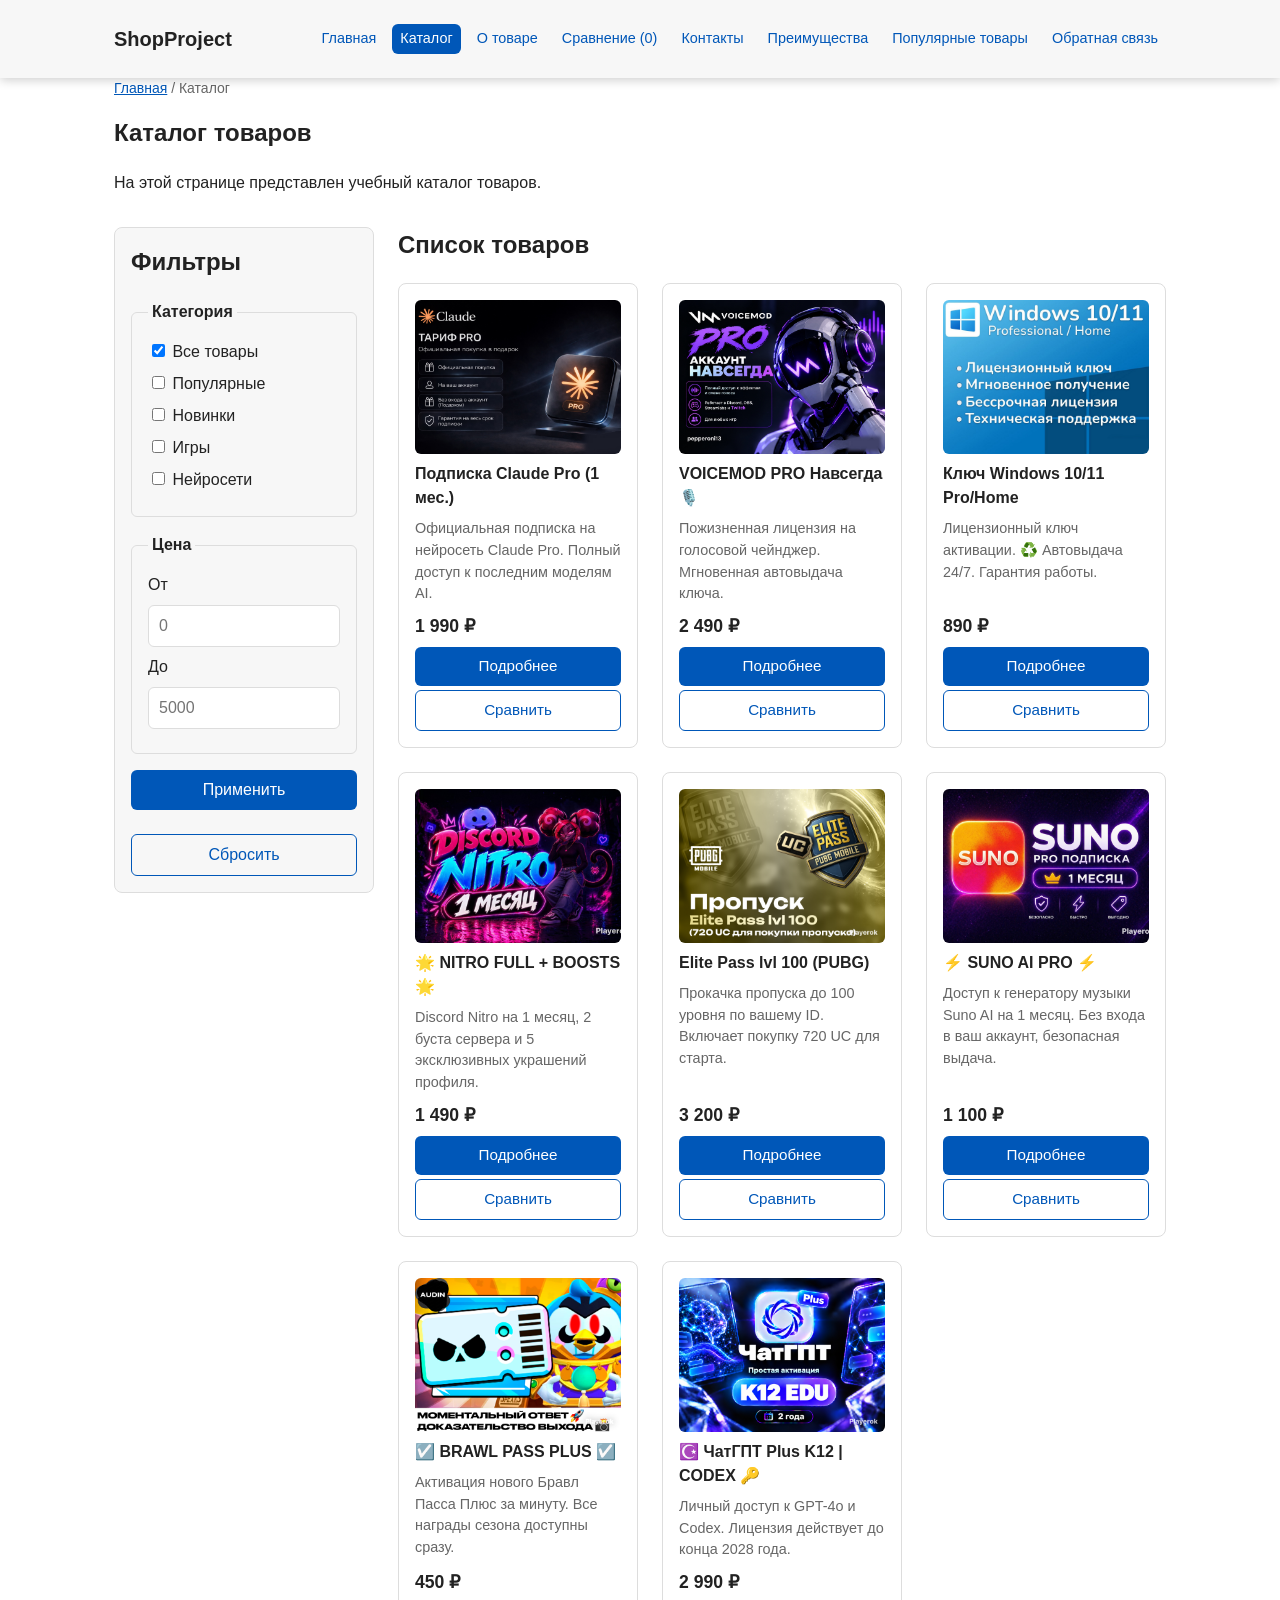
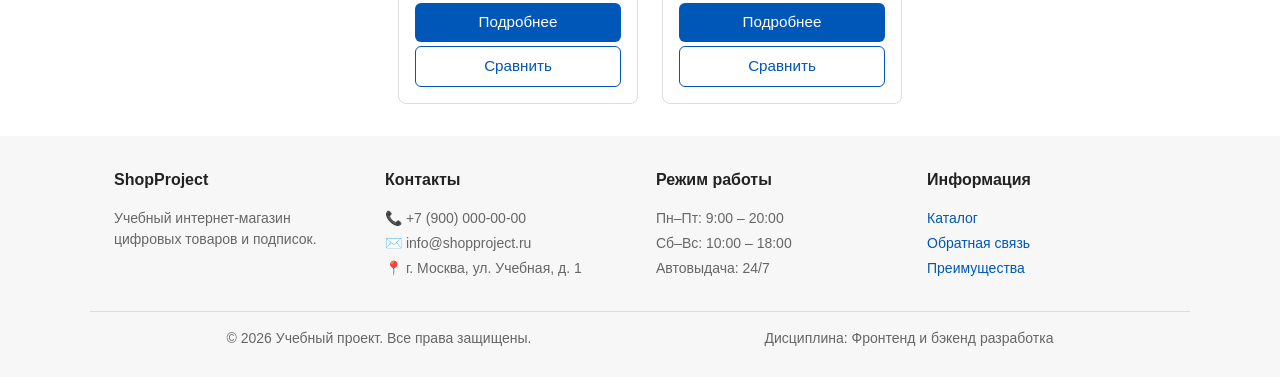
==== commit ab4d0130: "Добавлен FAQ, sticky фильтр, страница сравнения" ====
--- a/catalog.html
+++ b/catalog.html
@@ -23,6 +23,9 @@
             <a class="site-nav__link" href="product.html?id=1">О товаре</a>
           </li>
           <li class="site-nav__item">
+            <a class="site-nav__link" href="compare.html">Сравнение (<span id="compare-count">0</span>)</a>
+          </li>
+          <li class="site-nav__item">
             <a class="site-nav__link" href="contacts.html">Контакты</a>
           </li>
           <li class="site-nav__item">
@@ -54,12 +57,12 @@
       <aside class="catalog-filters">
         <h2 class="catalog-filters__title">Фильтры</h2>
 
-        <form class="filters-form" action="#" method="get">
+        <form class="filters-form" id="catalog-filter-form">
           <fieldset class="filters-form__group">
             <legend class="filters-form__legend">Категория</legend>
 
             <label class="filters-form__label">
-              <input type="checkbox" name="category" value="all">
+              <input type="checkbox" name="category" value="all" checked>
               Все товары
             </label>
 
@@ -71,6 +74,16 @@
             <label class="filters-form__label">
               <input type="checkbox" name="category" value="new">
               Новинки
+            </label>
+
+            <label class="filters-form__label">
+              <input type="checkbox" name="category" value="games">
+              Игры
+            </label>
+
+            <label class="filters-form__label">
+              <input type="checkbox" name="category" value="ai">
+              Нейросети
             </label>
           </fieldset>
 
@@ -85,39 +98,122 @@
           </fieldset>
 
           <button class="button button--primary" type="submit">Применить</button>
+          <button class="button button--secondary" type="reset" style="margin-top: var(--space-sm); width: 100%;">Сбросить</button>
         </form>
       </aside>
 
       <section class="catalog-products">
         <h2 class="catalog-products__title">Список товаров</h2>
 
-         <div class="products-grid">
-          <article class="product-card">
+        <div class="products-grid" id="products-container">
+          
+          <!-- Товар 1: Популярное + Нейросети -->
+          <article class="product-card" data-id="1" data-category="popular,ai" data-price="1990">
             <img class="product-card__image" src="images/product-1.jpg" alt="Логотип Claude Pro">
             <h3 class="product-card__title">Подписка Claude Pro (1 мес.)</h3>
             <p class="product-card__description">Официальная подписка на нейросеть Claude Pro. Полный доступ к последним моделям AI.</p>
+            
             <p class="product-card__price">1 990 ₽</p>
-            <a class="button button--primary product-card__button" href="product.html?id=1">Подробнее</a>
-          </article>
-
-          <article class="product-card">
+            <div class="product-actions">
+              <a class="button button--primary product-card__button" href="product.html?id=1">Подробнее</a>
+              <button class="button button--secondary compare-btn" type="button" data-compare-id="1">Сравнить</button>
+            </div>
+          </article>
+
+          <!-- Товар 2: Популярное -->
+          <article class="product-card" data-id="2" data-category="popular" data-price="2490">
             <img class="product-card__image" src="images/product-2.jpg" alt="Логотип Voicemod Pro">
             <h3 class="product-card__title">VOICEMOD PRO Навсегда 🎙️</h3>
             <p class="product-card__description">Пожизненная лицензия на голосовой чейнджер. Мгновенная автовыдача ключа.</p>
             <p class="product-card__price">2 490 ₽</p>
-            <a class="button button--primary product-card__button" href="product.html?id=2">Подробнее</a>
-          </article>
-
-          <article class="product-card">
+            <div class="product-actions">
+              <a class="button button--primary product-card__button" href="product.html?id=2">Подробнее</a>
+              <button class="button button--secondary compare-btn" type="button" data-compare-id="2">Сравнить</button>
+            </div>
+          </article>
+
+          <!-- Товар 3: Популярное -->
+          <article class="product-card" data-id="3" data-category="popular" data-price="890">
             <img class="product-card__image" src="images/product-3.jpg" alt="Коробка Windows 10/11">
             <h3 class="product-card__title">Ключ Windows 10/11 Pro/Home</h3>
             <p class="product-card__description">Лицензионный ключ активации. ♻️ Автовыдача 24/7. Гарантия работы.</p>
             <p class="product-card__price">890 ₽</p>
-            <a class="button button--primary product-card__button" href="product.html?id=3">Подробнее</a>
-          </article>
+            <div class="product-actions">
+              <a class="button button--primary product-card__button" href="product.html?id=3">Подробнее</a>
+              <button class="button button--secondary compare-btn" type="button" data-compare-id="3">Сравнить</button>
+            </div>
+          </article>
+
+          <!-- Товар 4: Новинка + Игры -->
+          <article class="product-card" data-id="4" data-category="new,games" data-price="1490">
+            <img class="product-card__image" src="images/product-4.jpg" alt="Discord Nitro">
+            <h3 class="product-card__title">🌟 NITRO FULL + BOOSTS 🌟</h3>
+            <p class="product-card__description">Discord Nitro на 1 месяц, 2 буста сервера и 5 эксклюзивных украшений профиля.</p>
+            <p class="product-card__price">1 490 ₽</p>
+            <div class="product-actions">
+              <a class="button button--primary product-card__button" href="product.html?id=4">Подробнее</a>
+              <button class="button button--secondary compare-btn" type="button" data-compare-id="4">Сравнить</button>
+            </div>
+          </article>
+
+          <!-- Товар 5: Игры -->
+          <article class="product-card" data-id="5" data-category="games" data-price="3200">
+            <img class="product-card__image" src="images/product-5.jpg" alt="PUBG Mobile Elite Pass">
+            <h3 class="product-card__title">Elite Pass lvl 100 (PUBG)</h3>
+            <p class="product-card__description">Прокачка пропуска до 100 уровня по вашему ID. Включает покупку 720 UC для старта.</p>
+            <p class="product-card__price">3 200 ₽</p>
+            <div class="product-actions">
+            <a class="button button--primary product-card__button" href="product.html?id=5">Подробнее</a>
+            <button class="button button--secondary compare-btn" type="button" data-compare-id="5">Сравнить</button>
+            </div>
+          </article>
+
+          <!-- Товар 6: Новинка + Нейросети -->
+          <article class="product-card" data-id="6" data-category="new,ai" data-price="1100">
+            <img class="product-card__image" src="images/product-6.jpg" alt="Suno AI Logo">
+            <h3 class="product-card__title">⚡️ SUNO AI PRO ⚡️</h3>
+            <p class="product-card__description">Доступ к генератору музыки Suno AI на 1 месяц. Без входа в ваш аккаунт, безопасная выдача.</p>
+            <p class="product-card__price">1 100 ₽</p>
+            <div class="product-actions">
+            <a class="button button--primary product-card__button" href="product.html?id=6">Подробнее</a>
+            <button class="button button--secondary compare-btn" type="button" data-compare-id="6">Сравнить</button>
+            </div>
+          </article>
+
+          <!-- Товар 7: Игры -->
+          <article class="product-card" data-id="7" data-category="games" data-price="450">
+            <img class="product-card__image" src="images/product-7.jpg" alt="Brawl Stars Pass">
+            <h3 class="product-card__title">☑️ BRAWL PASS PLUS ☑️</h3>
+            <p class="product-card__description">Активация нового Бравл Пасса Плюс за минуту. Все награды сезона доступны сразу.</p>
+            <p class="product-card__price">450 ₽</p>
+            <div class="product-actions">
+            <a class="button button--primary product-card__button" href="product.html?id=7">Подробнее</a>
+            <button class="button button--secondary compare-btn" type="button" data-compare-id="7">Сравнить</button>
+          </div>
+          </article>
+
+          <!-- Товар 8: Новинка + Нейросети -->
+          <article class="product-card" data-id="8" data-category="new,ai" data-price="2990">
+            <img class="product-card__image" src="images/product-8.jpg" alt="ChatGPT Plus Key">
+            <h3 class="product-card__title">☪️ ЧатГПТ Plus K12 | CODEX 🔑</h3>
+            <p class="product-card__description">Личный доступ к GPT-4o и Codex. Лицензия действует до конца 2028 года.</p>
+            <p class="product-card__price">2 990 ₽</p>
+            <div class="product-actions">
+            <a class="button button--primary product-card__button" href="product.html?id=8">Подробнее</a>
+            <button class="button button--secondary compare-btn" type="button" data-compare-id="8">Сравнить</button>
+          </div>
+          </article>
+
+        </div>
+        
+        <div id="no-results-msg" hidden style="text-align:center; padding: var(--space-xl); color: var(--color-muted); grid-column: 1 / -1;">
+          По вашему запросу ничего не найдено. Попробуйте изменить фильтры.
         </div>
       </section>
     </section>
+    <button class="scroll-top-btn" id="scroll-top-btn" type="button" aria-label="Прокрутить страницу вверх" title="Наверх">
+      ↑
+    </button>
   </main>
 
   <footer class="site-footer" id="contacts">
@@ -157,6 +253,8 @@
     </div>
   </footer>
 
+  <script src="js/db.js" defer></script>
   <script src="js/main.js" defer></script>
+  <script src="js/catalog.js" defer></script>
 </body>
 </html>
--- a/css/style.css
+++ b/css/style.css
@@ -120,6 +120,12 @@
 /* --- Шапка сайта --- */
 .site-header {
   background-color: var(--color-surface);
+  
+  position: sticky;
+  top: 0;      
+  z-index: 999;   
+  
+  box-shadow: 0 2px 10px rgba(0, 0, 0, 0.2);
 }
 
 .site-header__inner {
@@ -143,26 +149,24 @@
 /* --- Навигация --- */
 .site-nav__list {
   display: flex;
-  flex-wrap: wrap;
+  flex-wrap: wrap; /* Разрешаем перенос, если совсем узко, но стараемся уместить */
   justify-content: center;
   align-items: center;
-  gap: var(--space-md);
+  gap: var(--space-sm); /* УМЕНЬШИЛИ ОТСТУП МЕЖДУ ПУНКТАМИ (было md) */
   padding: 0;
   margin: 0;
   list-style: none;
-}
-
-.site-nav__item {
-  /* место под будущее */
 }
 
 .site-nav__link {
   display: inline-block;
-  padding: var(--space-sm) var(--space-md);
+  padding: var(--space-xs) var(--space-sm); /* УМЕНЬШИЛИ ВНУТРЕННИЕ ОТСТУПЫ КНОПОК */
+  font-size: 0.9rem; /* ЧУТЬ УМЕНЬШИЛИ ШРИФТ ДЛЯ КОМПАКТНОСТИ */
   color: var(--color-primary);
   text-decoration: none;
   border-radius: var(--radius-sm);
   transition: background-color 0.2s ease, color 0.2s ease;
+  white-space: nowrap; /* Запрещаем текст внутри кнопки переноситься по словам */
 }
 
 .site-nav__link:hover {
@@ -258,32 +262,68 @@
   border-color: var(--color-primary);
 }
 
-.product-card--discount {
-  border-color: var(--color-danger);
-}
-
 .product-card__title {
   margin: 0;
   color: var(--color-text);
+  font-size: 1rem; 
 }
 
 .product-card__description {
   margin: 0;
   color: var(--color-muted);
+  font-size: 0.9rem;
+  flex-grow: 1; 
 }
 
 .product-card__price {
   margin: 0;
   font-weight: 700;
-}
-
-.product-card--discount .product-card__price {
-  color: var(--color-danger);
-}
-
-.product-card__button {
-  margin-top: auto;
-  align-self: flex-start;
+  font-size: 1.1rem;
+}
+
+/* Контейнер для кнопок действий */
+.product-actions {
+  display: flex;
+  flex-direction: column; /* Кнопки друг под другом */
+  align-items: center;    /* ЦЕНТРИРУЕМ ВСЕ ВНУТРИ КОНТЕЙНЕРА */
+  gap: var(--space-xs);   
+  margin-top: auto;       
+}
+
+/* Общие стили для кнопок внутри карточки */
+.product-actions .button {
+  width: 100%;            /* Ширина всей карточки */
+  text-align: center;     /* Текст по центру самой кнопки */
+  padding: 8px 12px;      
+  font-size: 0.95rem;     
+  
+  /* ВАЖНО: Переопределяем глобальные стили ссылок, чтобы цвет не менялся хаотично */
+  text-decoration: none;
+  color: inherit;         /* Наследуем цвет от модификатора (primary/secondary) */
+}
+
+/* Специфичные стили для Primary (Подробнее) */
+.product-actions .button--primary {
+  background-color: var(--color-primary);
+  color: var(--color-white);
+}
+
+.product-actions .button--primary:hover {
+  background-color: var(--color-primary-dark);
+  color: var(--color-white);
+}
+
+/* Специфичные стили для Secondary (Сравнить) */
+.product-actions .button--secondary {
+  background-color: transparent;
+  border: 1px solid var(--color-primary);
+  color: var(--color-primary);
+}
+
+.product-actions .button--secondary:hover {
+  background-color: var(--color-surface-accent); /* Светло-голубой фон вместо темно-синего */
+  color: var(--color-primary-dark);
+  border-color: var(--color-primary-dark);
 }
 
 /* --- Aside --- */
@@ -338,6 +378,12 @@
   border: 1px solid var(--color-border);
   border-radius: var(--radius-md);
   background-color: var(--color-surface);
+  
+  /* Магия фиксации */
+  position: sticky;
+  top: 80px;   
+  align-self: start; 
+  z-index: 10;     
 }
 
 .catalog-filters__title {
@@ -655,4 +701,71 @@
     bottom: var(--space-md);
     right: var(--space-md);
   }
+}
+
+/* --- FAQ --- */
+.faq-list {
+  display: flex;
+  flex-direction: column;
+  gap: var(--space-md);
+}
+
+.faq-item {
+  border: 1px solid var(--color-border);
+  border-radius: var(--radius-md);
+  overflow: hidden;
+  background-color: var(--color-bg);
+}
+
+.faq-question {
+  width: 100%;
+  padding: var(--space-lg);
+  background: none;
+  border: none;
+  text-align: left;
+  font-size: 1rem;
+  font-weight: 600;
+  color: var(--color-text);
+  cursor: pointer;
+  display: flex;
+  justify-content: space-between;
+  align-items: center;
+  transition: background-color 0.2s ease;
+}
+
+.faq-question:hover {
+  background-color: var(--color-surface);
+}
+
+.faq-question::after {
+  content: '+';
+  font-size: 1.5rem;
+  color: var(--color-primary);
+  transition: transform 0.3s ease;
+}
+
+.faq-question[aria-expanded="true"]::after {
+  content: '−';
+  transform: rotate(180deg);
+}
+
+.faq-answer {
+  padding: 0 var(--space-lg);
+  max-height: 0;
+  opacity: 0;
+  transition: all 0.3s ease-in-out;
+  color: var(--color-muted);
+  line-height: 1.6;
+}
+
+.faq-answer:not([hidden]) {
+  padding-top: var(--space-sm);
+  padding-bottom: var(--space-lg);
+  max-height: 500px;
+  opacity: 1;
+}
+
+.faq-question:focus-visible {
+  outline: 2px solid var(--color-primary);
+  outline-offset: -2px;
 }
